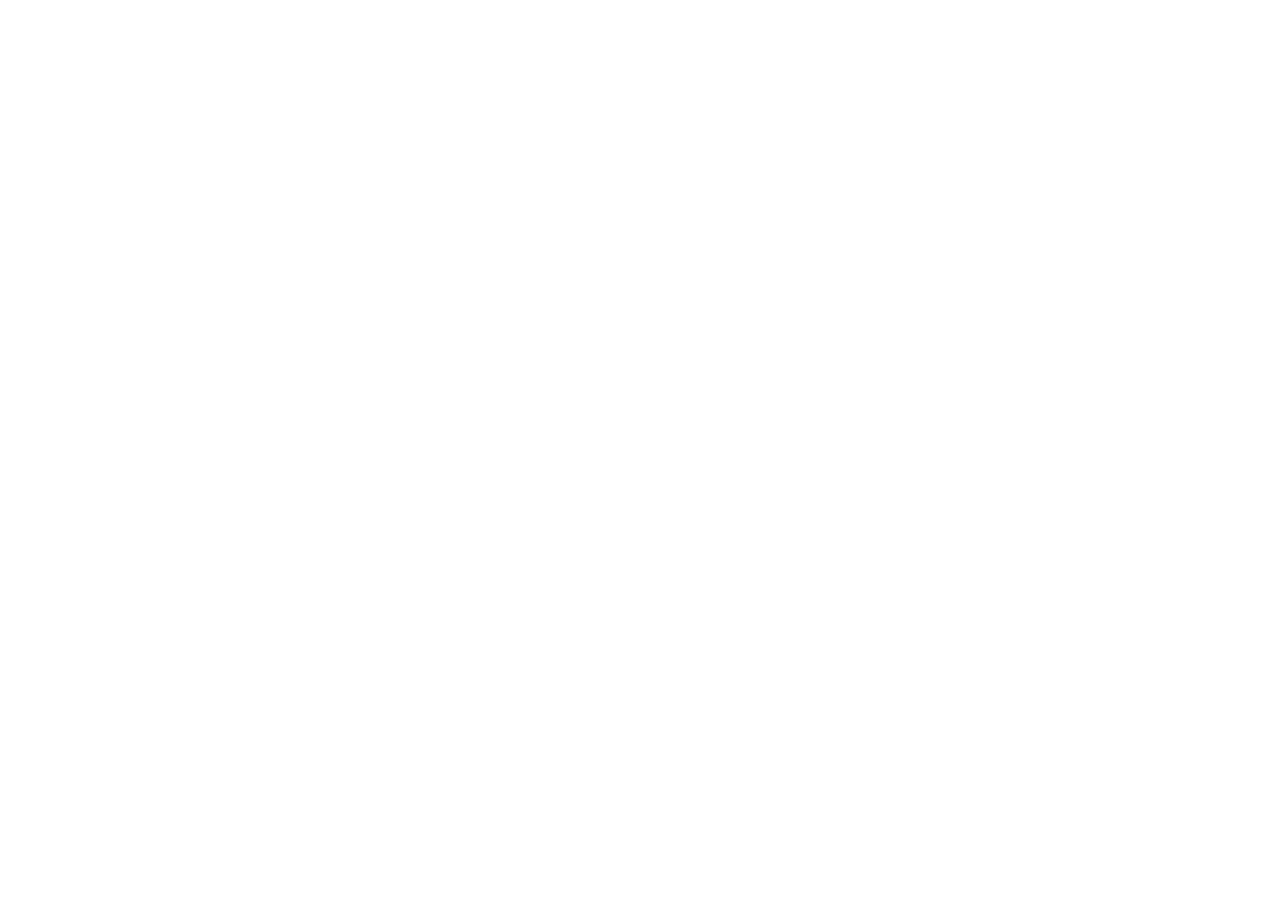
==== index.html @ 8009ea60 "first commit" ====
<!DOCTYPE html>
<html lang="en">
<head>
    <meta charset="UTF-8">
    <meta name="viewport" content="width=device-width, initial-scale=1.0">
    <title>Maya's Personal Site</title>
</head>
<body>
    
</body>
</html>
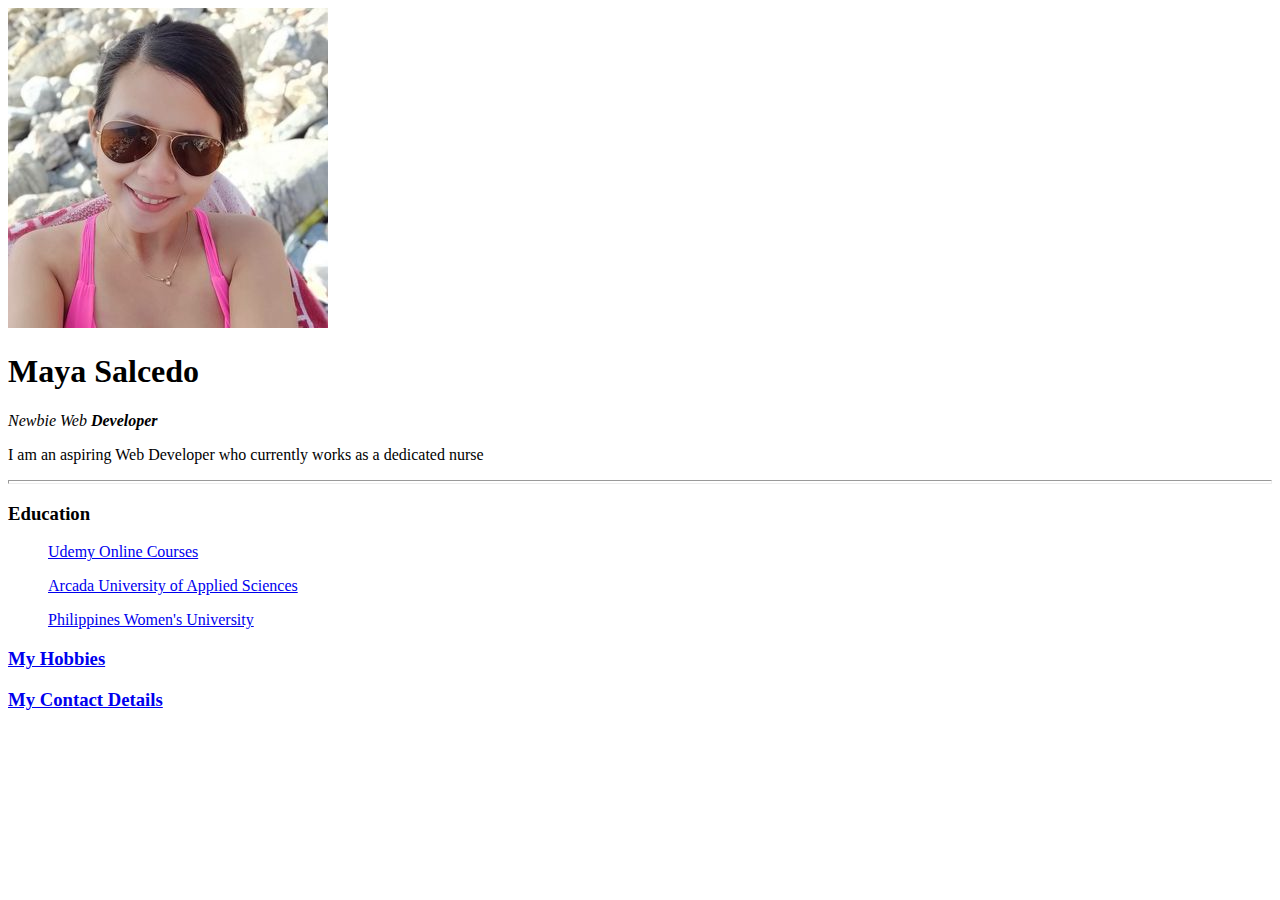
==== commit 0ab6fd49: "added some pages with links" ====
--- a/index.html
+++ b/index.html
@@ -6,6 +6,19 @@
     <title>Maya's Personal Site</title>
 </head>
 <body>
+    <img src="my picture.jpg" alt="Maya Profile picture">
+    <h1>Maya Salcedo</h1>
+    <p><em>Newbie Web <strong>Developer</strong></em></p>
+    <p>I am an aspiring Web Developer who currently works as a dedicated nurse</p>
+    <hr size=4>
+    <h3>Education</h3>
+    <ul><a href="https://www.udemy.com/">Udemy Online Courses</a></ul>   
+    <ul><a href="https://www.arcada.fi/en">Arcada University of Applied Sciences</a></ul>
+    <ul><a href="https://www.pwu.edu.ph/">Philippines Women's University</a></ul>
+    <h3><a href="hobbies.html">My Hobbies</a></h3>
+    <h3><a href="contact.html">My Contact Details</a></h3>
     
+
+
 </body>
 </html>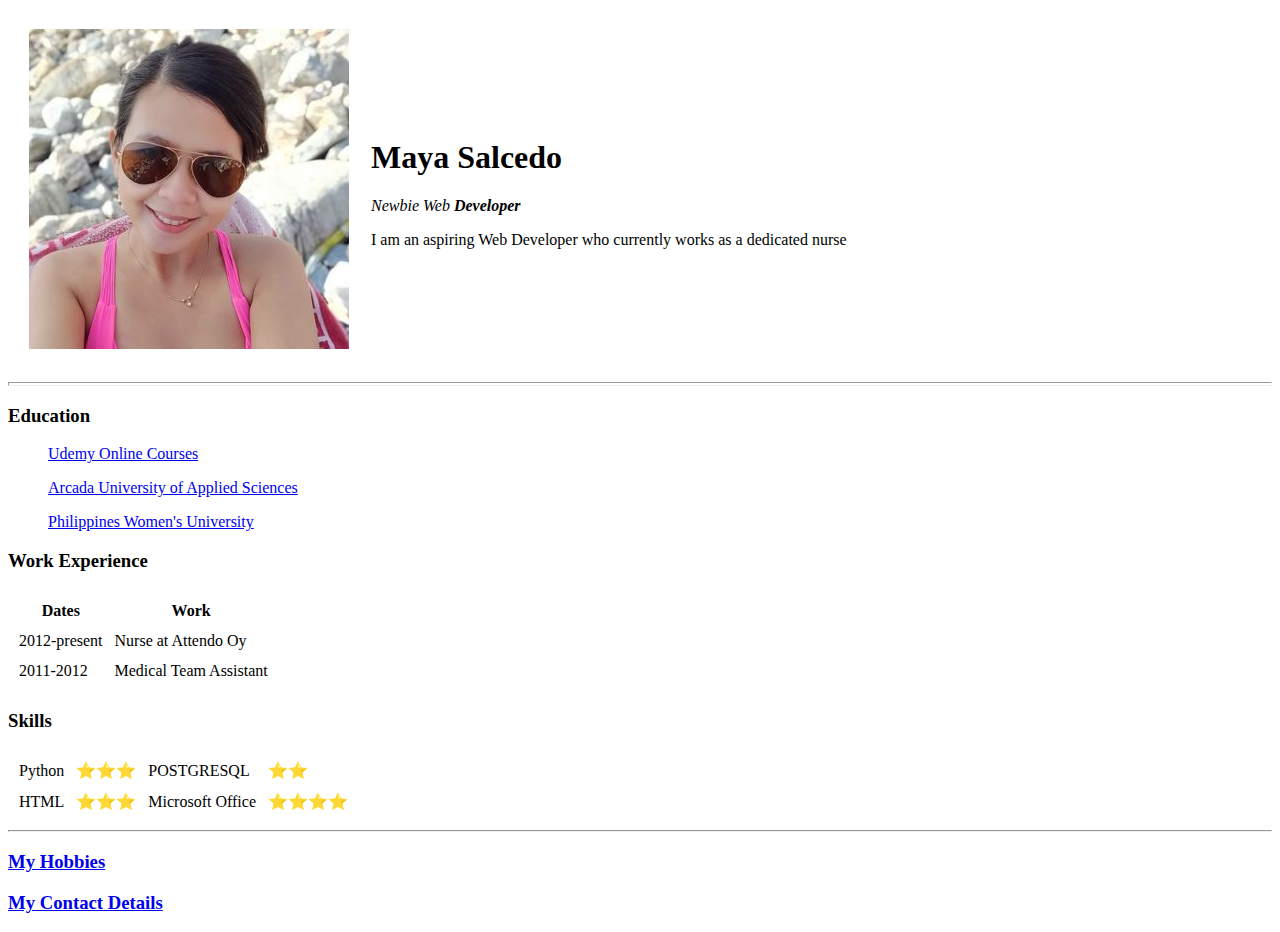
==== commit 09ed5b2f: "added tables and forms" ====
--- a/index.html
+++ b/index.html
@@ -6,15 +6,50 @@
     <title>Maya's Personal Site</title>
 </head>
 <body>
-    <img src="my picture.jpg" alt="Maya Profile picture">
-    <h1>Maya Salcedo</h1>
-    <p><em>Newbie Web <strong>Developer</strong></em></p>
-    <p>I am an aspiring Web Developer who currently works as a dedicated nurse</p>
+    <table cellspacing="20">
+        <tr>
+            <td><img src="my picture.jpg" alt="Maya Profile picture"></td>
+            <td><h1>Maya Salcedo</h1>
+                <p><em>Newbie Web <strong>Developer</strong></em></p>
+                <p>I am an aspiring Web Developer who currently works as a dedicated nurse</p></td>
+        </tr>
+    </table>   
     <hr size=4>
     <h3>Education</h3>
     <ul><a href="https://www.udemy.com/">Udemy Online Courses</a></ul>   
     <ul><a href="https://www.arcada.fi/en">Arcada University of Applied Sciences</a></ul>
     <ul><a href="https://www.pwu.edu.ph/">Philippines Women's University</a></ul>
+    <h3>Work Experience</h3>
+    <table cellspacing="10">
+        <thead>
+            <tr>
+                <th>Dates</th>
+                <th>Work</th>
+            </tr>
+        </thead>
+        <tr>
+            <td>2012-present</td>
+            <td>Nurse at Attendo Oy</td>
+        </tr>
+            <td>2011-2012</td>
+            <td>Medical Team Assistant</td>
+    </table>
+    <h3>Skills</h3>
+    <table cellspacing="10">
+        <tr>
+            <td>Python</td>
+            <td>⭐⭐⭐</td>
+            <td>POSTGRESQL</td>
+            <td>⭐⭐</td>
+        </tr>
+        <tr>
+            <td>HTML</td>
+            <td>⭐⭐⭐</td>
+            <td>Microsoft Office</td>
+            <td>⭐⭐⭐⭐</td>
+        </tr>
+    </table>
+    <hr>
     <h3><a href="hobbies.html">My Hobbies</a></h3>
     <h3><a href="contact.html">My Contact Details</a></h3>
     
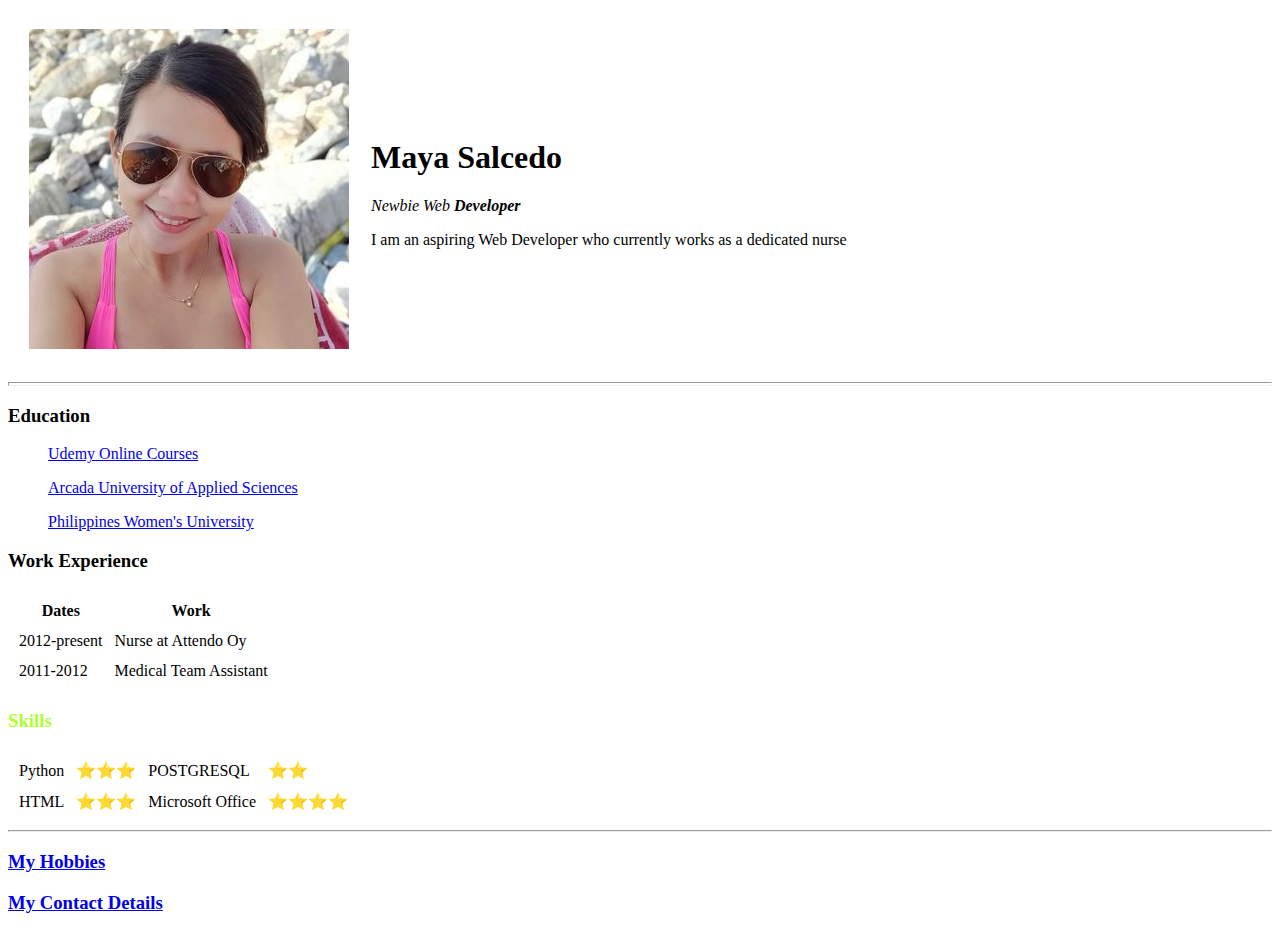
==== commit 5251d4db: "added styles" ====
--- a/index.html
+++ b/index.html
@@ -1,59 +1,61 @@
-<!DOCTYPE html>
-<html lang="en">
-<head>
-    <meta charset="UTF-8">
-    <meta name="viewport" content="width=device-width, initial-scale=1.0">
-    <title>Maya's Personal Site</title>
-</head>
-<body>
-    <table cellspacing="20">
-        <tr>
-            <td><img src="my picture.jpg" alt="Maya Profile picture"></td>
-            <td><h1>Maya Salcedo</h1>
-                <p><em>Newbie Web <strong>Developer</strong></em></p>
-                <p>I am an aspiring Web Developer who currently works as a dedicated nurse</p></td>
-        </tr>
-    </table>   
-    <hr size=4>
-    <h3>Education</h3>
-    <ul><a href="https://www.udemy.com/">Udemy Online Courses</a></ul>   
-    <ul><a href="https://www.arcada.fi/en">Arcada University of Applied Sciences</a></ul>
-    <ul><a href="https://www.pwu.edu.ph/">Philippines Women's University</a></ul>
-    <h3>Work Experience</h3>
-    <table cellspacing="10">
-        <thead>
-            <tr>
-                <th>Dates</th>
-                <th>Work</th>
-            </tr>
-        </thead>
-        <tr>
-            <td>2012-present</td>
-            <td>Nurse at Attendo Oy</td>
-        </tr>
-            <td>2011-2012</td>
-            <td>Medical Team Assistant</td>
-    </table>
-    <h3>Skills</h3>
-    <table cellspacing="10">
-        <tr>
-            <td>Python</td>
-            <td>⭐⭐⭐</td>
-            <td>POSTGRESQL</td>
-            <td>⭐⭐</td>
-        </tr>
-        <tr>
-            <td>HTML</td>
-            <td>⭐⭐⭐</td>
-            <td>Microsoft Office</td>
-            <td>⭐⭐⭐⭐</td>
-        </tr>
-    </table>
-    <hr>
-    <h3><a href="hobbies.html">My Hobbies</a></h3>
-    <h3><a href="contact.html">My Contact Details</a></h3>
-    
-
-
-</body>
-</html>+<!DOCTYPE html>
+<html lang="en">
+<head>
+    <meta charset="UTF-8">
+    <meta name="viewport" content="width=device-width, initial-scale=1.0">
+    <title>Maya's Personal Site</title>
+    <link rel="stylesheet" href="css/styles.css">
+</head>
+<body>
+    <table cellspacing="20">
+        <tr>
+            <td><img src="my picture.jpg" alt="Maya Profile picture"></td>
+            <td><h1>Maya Salcedo</h1>
+                <p><em>Newbie Web <strong>Developer</strong></em></p>
+                <p>I am an aspiring Web Developer who currently works as a dedicated nurse</p></td>
+        </tr>
+    </table>   
+    <hr size=4>
+    <h3>Education</h3>
+    <ul><a href="https://www.udemy.com/">Udemy Online Courses</a></ul>   
+    <ul><a href="https://www.arcada.fi/en">Arcada University of Applied Sciences</a></ul>
+    <ul><a href="https://www.pwu.edu.ph/">Philippines Women's University</a></ul>
+    <h3>Work Experience</h3>
+    <table cellspacing="10">
+        <thead>
+            <tr>
+                <th>Dates</th>
+                <th>Work</th>
+            </tr>
+        </thead>
+        <tr>
+            <td>2012-present</td>
+            <td>Nurse at Attendo Oy</td>
+        </tr>
+            <td>2011-2012</td>
+            <td>Medical Team Assistant</td>
+    </table>
+    <h3 style="color: greenyellow;text-align:left;">Skills</h3>
+    <table cellspacing="10">
+        <tr>
+            <td>Python</td>
+            <td>⭐⭐⭐</td>
+            <td>POSTGRESQL</td>
+            <td>⭐⭐</td>
+        </tr>
+        <tr>
+            <td>HTML</td>
+            <td>⭐⭐⭐</td>
+            <td>Microsoft Office</td>
+            <td>⭐⭐⭐⭐</td>
+        </tr>
+    </table>
+    <hr>
+    <h3><a href="hobbies.html">My Hobbies</a></h3>
+    <h3><a href="contact.html">My Contact Details</a></h3>
+    
+
+
+</body>
+</html>
+
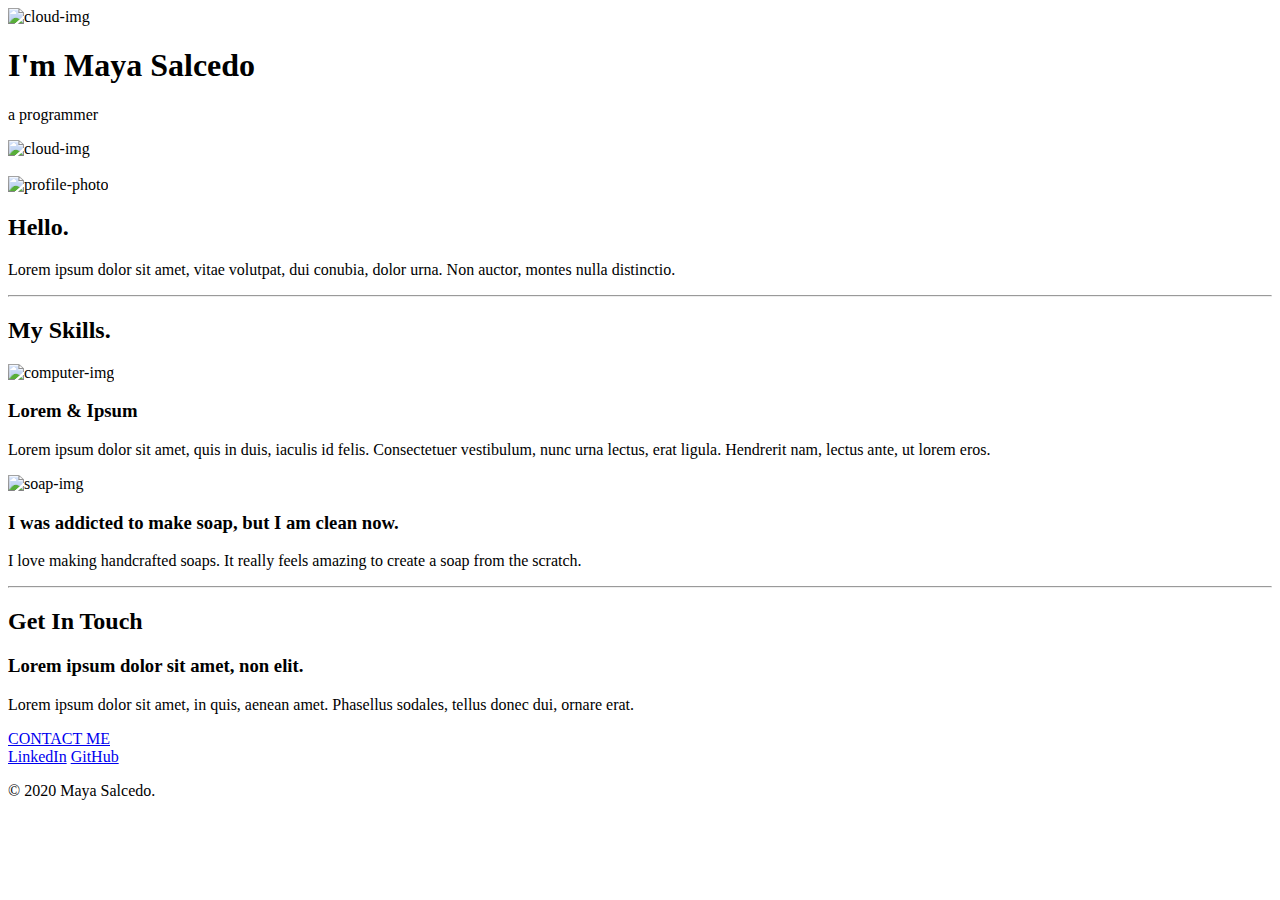
==== commit 50a1b5ef: "new site style" ====
--- a/index.html
+++ b/index.html
@@ -1,61 +1,64 @@
-<!DOCTYPE html>
-<html lang="en">
-<head>
-    <meta charset="UTF-8">
-    <meta name="viewport" content="width=device-width, initial-scale=1.0">
-    <title>Maya's Personal Site</title>
-    <link rel="stylesheet" href="css/styles.css">
-</head>
-<body>
-    <table cellspacing="20">
-        <tr>
-            <td><img src="my picture.jpg" alt="Maya Profile picture"></td>
-            <td><h1>Maya Salcedo</h1>
-                <p><em>Newbie Web <strong>Developer</strong></em></p>
-                <p>I am an aspiring Web Developer who currently works as a dedicated nurse</p></td>
-        </tr>
-    </table>   
-    <hr size=4>
-    <h3>Education</h3>
-    <ul><a href="https://www.udemy.com/">Udemy Online Courses</a></ul>   
-    <ul><a href="https://www.arcada.fi/en">Arcada University of Applied Sciences</a></ul>
-    <ul><a href="https://www.pwu.edu.ph/">Philippines Women's University</a></ul>
-    <h3>Work Experience</h3>
-    <table cellspacing="10">
-        <thead>
-            <tr>
-                <th>Dates</th>
-                <th>Work</th>
-            </tr>
-        </thead>
-        <tr>
-            <td>2012-present</td>
-            <td>Nurse at Attendo Oy</td>
-        </tr>
-            <td>2011-2012</td>
-            <td>Medical Team Assistant</td>
-    </table>
-    <h3 style="color: greenyellow;text-align:left;">Skills</h3>
-    <table cellspacing="10">
-        <tr>
-            <td>Python</td>
-            <td>⭐⭐⭐</td>
-            <td>POSTGRESQL</td>
-            <td>⭐⭐</td>
-        </tr>
-        <tr>
-            <td>HTML</td>
-            <td>⭐⭐⭐</td>
-            <td>Microsoft Office</td>
-            <td>⭐⭐⭐⭐</td>
-        </tr>
-    </table>
-    <hr>
-    <h3><a href="hobbies.html">My Hobbies</a></h3>
-    <h3><a href="contact.html">My Contact Details</a></h3>
-    
-
-
-</body>
-</html>
-
+<!DOCTYPE html>
+<html lang="en">
+<head>
+    <meta charset="UTF-8">
+    <meta name="viewport" content="width=device-width, initial-scale=1.0">
+    <title>Maya Salcedo</title>
+    <link rel="stylesheet" href="css/styles.css">
+    <link rel="icon" href="pictures/favicon.ico">
+    <link rel="preconnect" href="https://fonts.gstatic.com">
+    <link href="https://fonts.googleapis.com/css2?family=Rubik:wght@300&family=Zeyada&display=swap" rel="stylesheet">
+</head>
+<body>
+    <div class="top-container">
+        <div class="cloud1">
+            <img src="pictures/cloud.png" alt="cloud-img" class="mypicture">
+        </div>
+        <div class="intro">
+            <h1>I'm Maya Salcedo</h1>
+            <p>a programmer</p>
+        </div>
+        <div class="cloud2">
+            <img src="pictures/cloud.png" alt="cloud-img">
+        </div>
+        <div class="mountain">
+            <img src="pictures/mountain.png" alt="">
+        </div>
+    </div>
+    <div class="middle-container">
+        <div class="profile">
+          <img class="circular" src="pictures/my picture.jpg" alt="profile-photo">
+          <h2>Hello.</h2>
+          <p>Lorem ipsum dolor sit amet, vitae volutpat, dui conubia, dolor urna. Non auctor, montes nulla distinctio.</p>
+        </div>
+        <hr>
+        <div class="skills">
+          <h2>My Skills.</h2>
+          <div class="skill-row">
+            <img class="circular" src="pictures/computer.png" alt="computer-img">
+            <h3>Lorem & Ipsum</h3>
+            <p>Lorem ipsum dolor sit amet, quis in duis, iaculis id felis. Consectetuer vestibulum, nunc urna lectus, erat ligula. Hendrerit nam, lectus ante, ut lorem eros.</p>
+          </div>
+          <div class="skill-row">
+            <img class="circular" src="pictures/soap.jpg" alt="soap-img">
+            <h3>I was addicted to make soap, but I am clean now.</h3>
+            <p>I love making handcrafted soaps. It really feels amazing to create a soap from the scratch.</p>
+          </div>
+        </div>
+        <hr>
+        <div class="contact-me">
+          <h2>Get In Touch</h2>
+          <h3>Lorem ipsum dolor sit amet, non elit.</h3>
+          <p>Lorem ipsum dolor sit amet, in quis, aenean amet. Phasellus sodales, tellus donec dui, ornare erat.</p>
+          <a class="btn" href="mailto:maya.salcedo@yahoo.com">CONTACT ME</a>
+        </div>
+      </div>
+      
+      
+    <div class="bottom-container">
+        <a class="footer-link" href="https://linkedin.com/in/mayasalcedo">LinkedIn</a>
+        <a class="footer-link" href="https://github.com/maya-salcedo">GitHub</a>
+        <p>© 2020 Maya Salcedo.</p>
+    </div>
+</body>
+</html>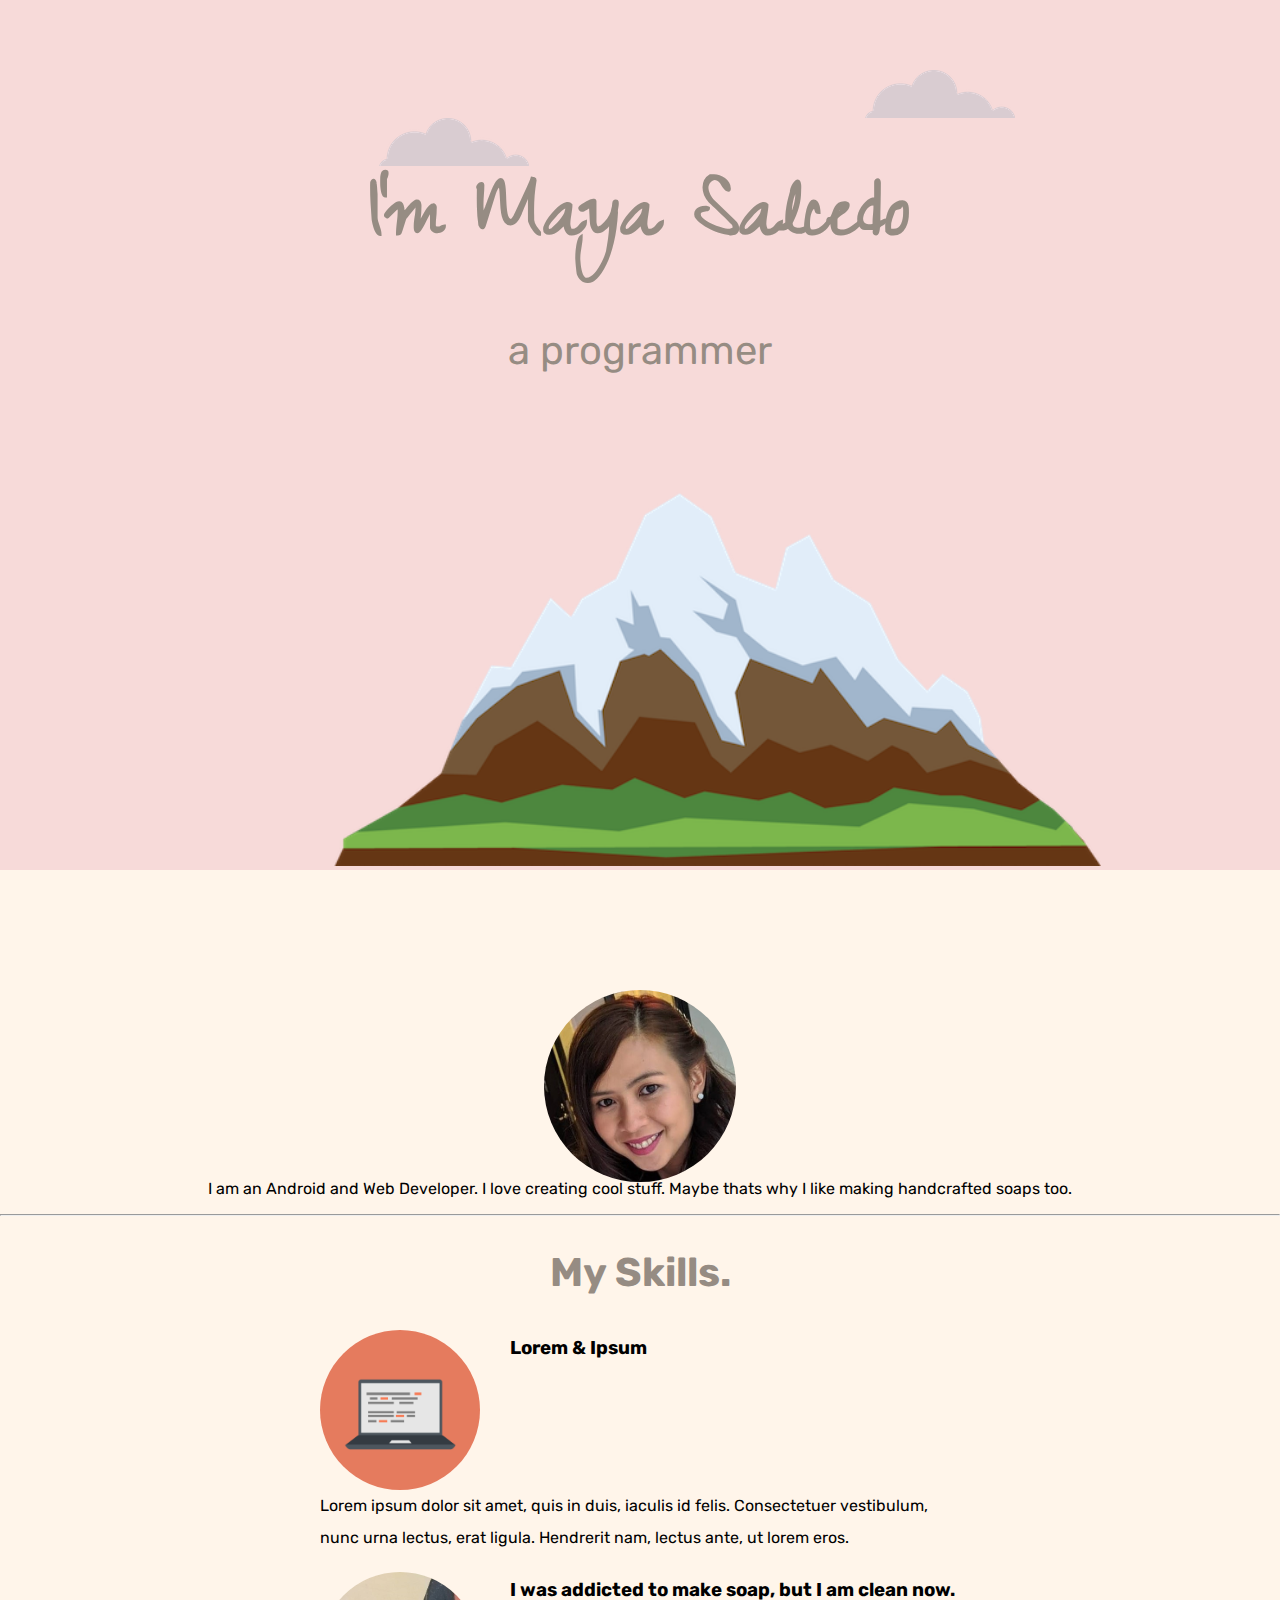
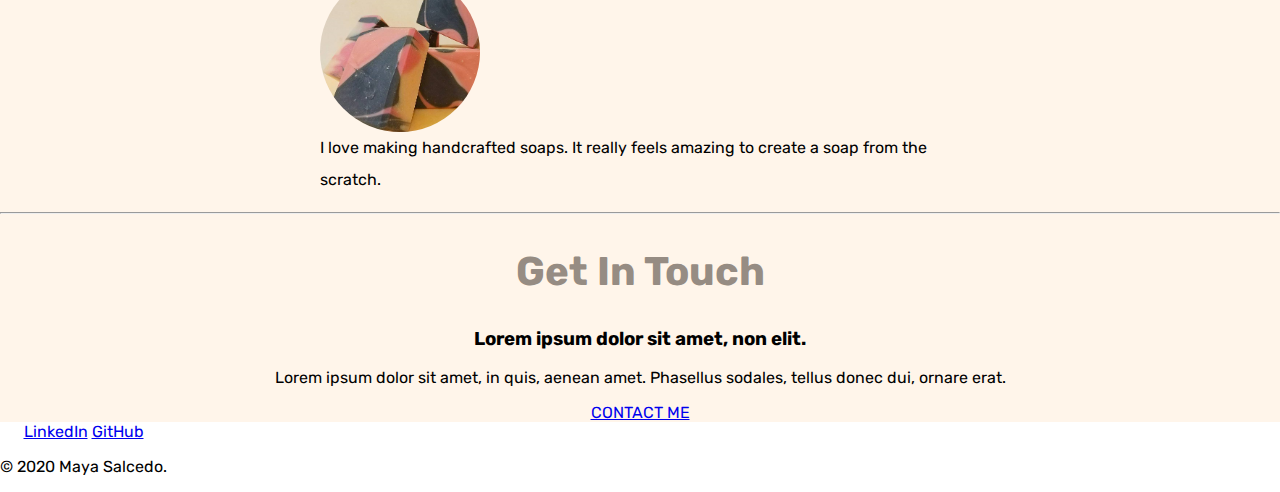
==== commit 2df7fe73: "fixed the styles" ====
--- a/index.html
+++ b/index.html
@@ -11,38 +11,30 @@
 </head>
 <body>
     <div class="top-container">
-        <div class="cloud1">
-            <img src="pictures/cloud.png" alt="cloud-img" class="mypicture">
-        </div>
-        <div class="intro">
-            <h1>I'm Maya Salcedo</h1>
-            <p>a programmer</p>
-        </div>
-        <div class="cloud2">
-            <img src="pictures/cloud.png" alt="cloud-img">
-        </div>
-        <div class="mountain">
-            <img src="pictures/mountain.png" alt="">
-        </div>
+        <img src="pictures/cloud.png" alt="cloud-img" class=cloud1>
+        <h1>I'm Maya Salcedo</h1>
+        <h2 style="font-weight: normal;">a programmer</h2>
+        <img src="pictures/cloud.png" alt="cloud-img" class="cloud2">
+        <img src="pictures/mountain.png" alt="mountain-img" class="mountain"> 
     </div>
     <div class="middle-container">
         <div class="profile">
-          <img class="circular" src="pictures/my picture.jpg" alt="profile-photo">
-          <h2>Hello.</h2>
-          <p>Lorem ipsum dolor sit amet, vitae volutpat, dui conubia, dolor urna. Non auctor, montes nulla distinctio.</p>
+          <img class="mypicture" src="pictures/my picture.jpg" alt="profile-photo">
+          <h2>Hello!</h2>
+          <p>I am an Android and Web Developer. I love creating cool stuff. Maybe thats why I like making handcrafted soaps too.</p>
         </div>
         <hr>
         <div class="skills">
           <h2>My Skills.</h2>
           <div class="skill-row">
-            <img class="circular" src="pictures/computer.png" alt="computer-img">
+            <img class="circular2" src="pictures/computer.png" alt="computer-img">
             <h3>Lorem & Ipsum</h3>
-            <p>Lorem ipsum dolor sit amet, quis in duis, iaculis id felis. Consectetuer vestibulum, nunc urna lectus, erat ligula. Hendrerit nam, lectus ante, ut lorem eros.</p>
+            <p class="description">Lorem ipsum dolor sit amet, quis in duis, iaculis id felis. Consectetuer vestibulum, nunc urna lectus, erat ligula. Hendrerit nam, lectus ante, ut lorem eros.</p>
           </div>
           <div class="skill-row">
-            <img class="circular" src="pictures/soap.jpg" alt="soap-img">
+            <img class="circular2" src="pictures/soap.jpg" alt="soap-img">
             <h3>I was addicted to make soap, but I am clean now.</h3>
-            <p>I love making handcrafted soaps. It really feels amazing to create a soap from the scratch.</p>
+            <p class="description">I love making handcrafted soaps. It really feels amazing to create a soap from the scratch.</p>
           </div>
         </div>
         <hr>
--- a/css/styles.css
+++ b/css/styles.css
@@ -0,0 +1,80 @@
+body {
+    text-align: center;
+    margin: 0;
+    font-family: 'Rubik', sans-serif;
+}
+
+.top-container {
+    background-color:  #f7dad9;
+    margin: 0 auto 0 auto;
+    position: relative;
+    top: 0;
+}
+
+h1 {
+    margin: 100px auto 0 auto;
+    font-family: 'Zeyada', cursive;
+    font-size: 5.6rem;
+    color: #968c83;
+}
+
+h2 {
+    font-size: 2.5rem;
+    color: #968c83;
+}
+
+.cloud1 {
+    position: relative;
+    left: 300px;;
+    top: 70px;
+}
+
+.cloud2 {
+    position: relative;
+    left: 200px;
+    bottom: 700px;
+}
+
+.mountain {
+    position: relative;
+    bottom: 0;
+    width: 60%;
+}
+.mypicture {
+    width: 15%;
+    border-radius: 100%;
+    position: relative;
+    top: 120px;
+}
+
+.middle-container {
+    background-color: #fff5ea;
+}
+
+.skill-row {
+    width: 50%;
+    margin: 0 auto 0 auto;
+    line-height: 2;
+    text-align: left;
+    
+}
+
+.bottom-container {
+    position: absolute;
+    top: 3000px
+    background-color:  #f7dad9
+}
+
+.circular {
+    
+}
+
+.circular2 {
+    border-radius: 90%;
+    width: 25%;
+    float: left;
+    margin-right: 30px;
+}
+.description {
+    clear: left
+}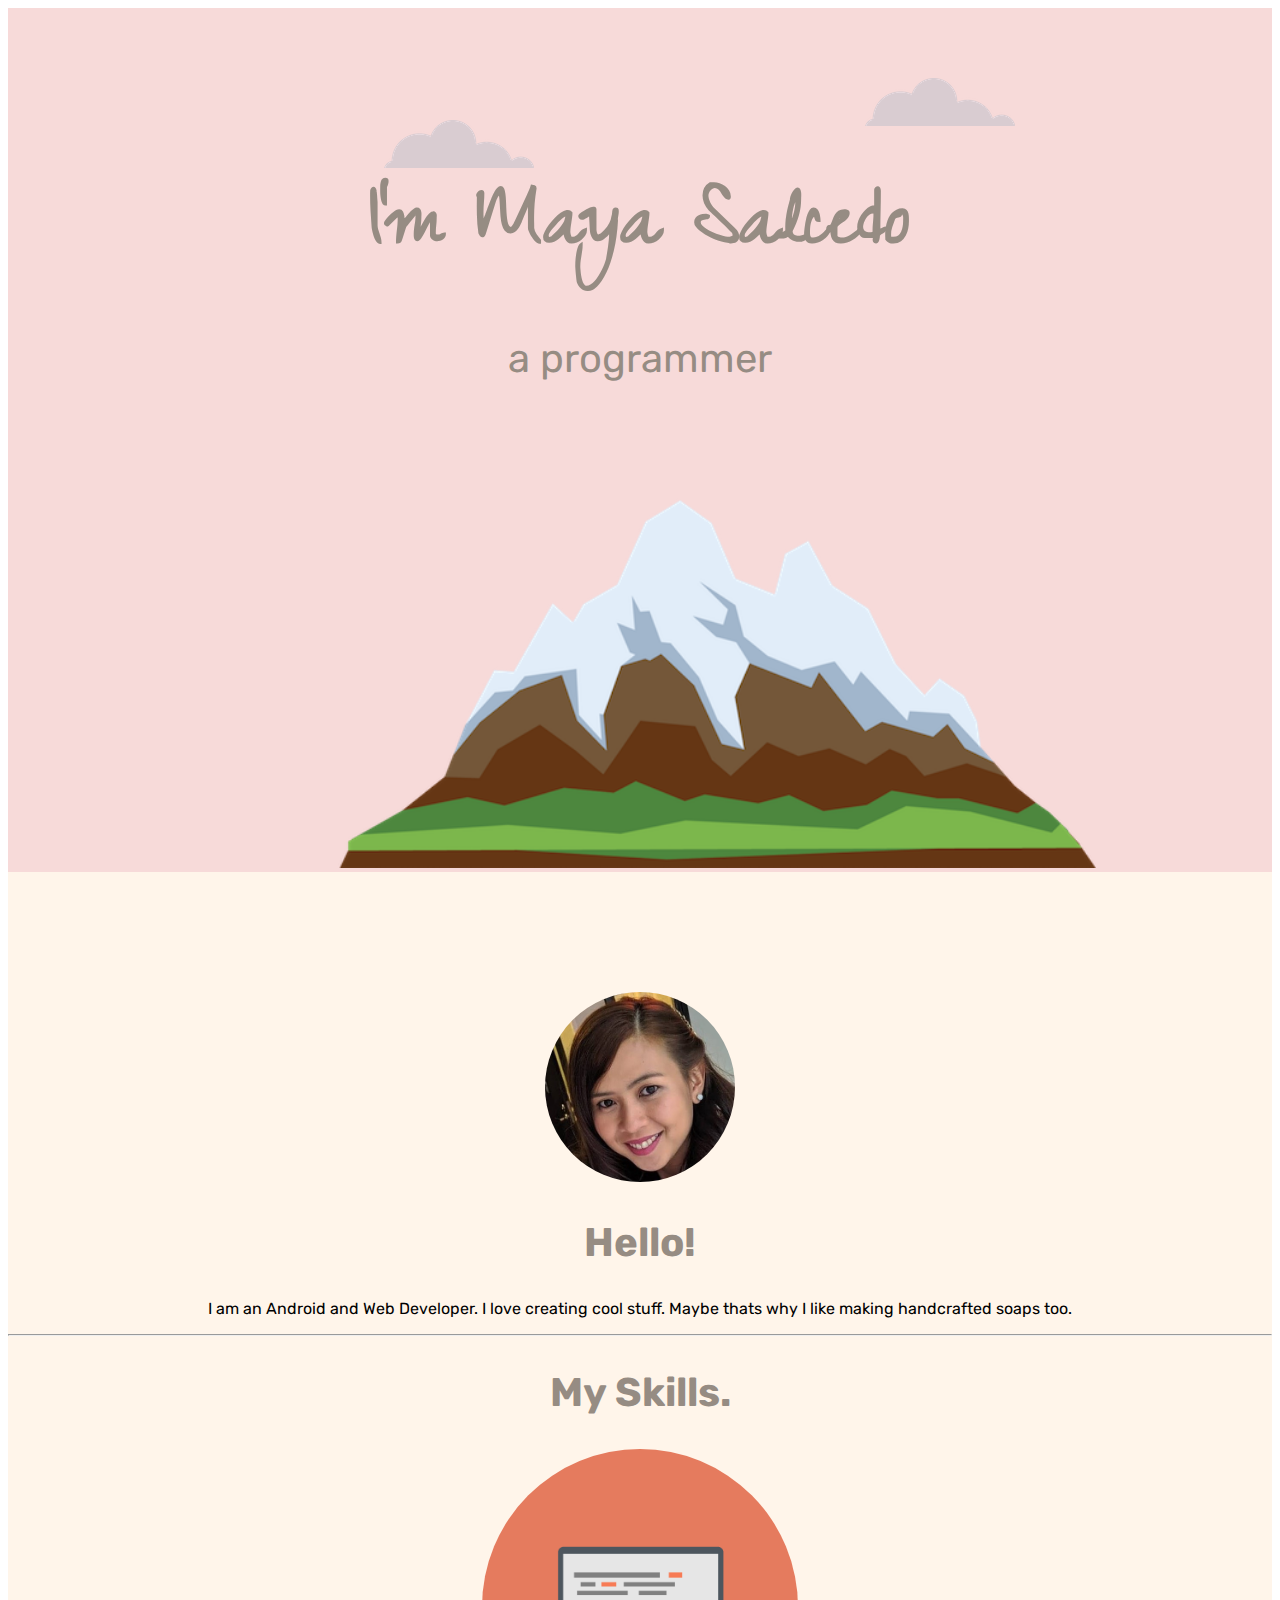
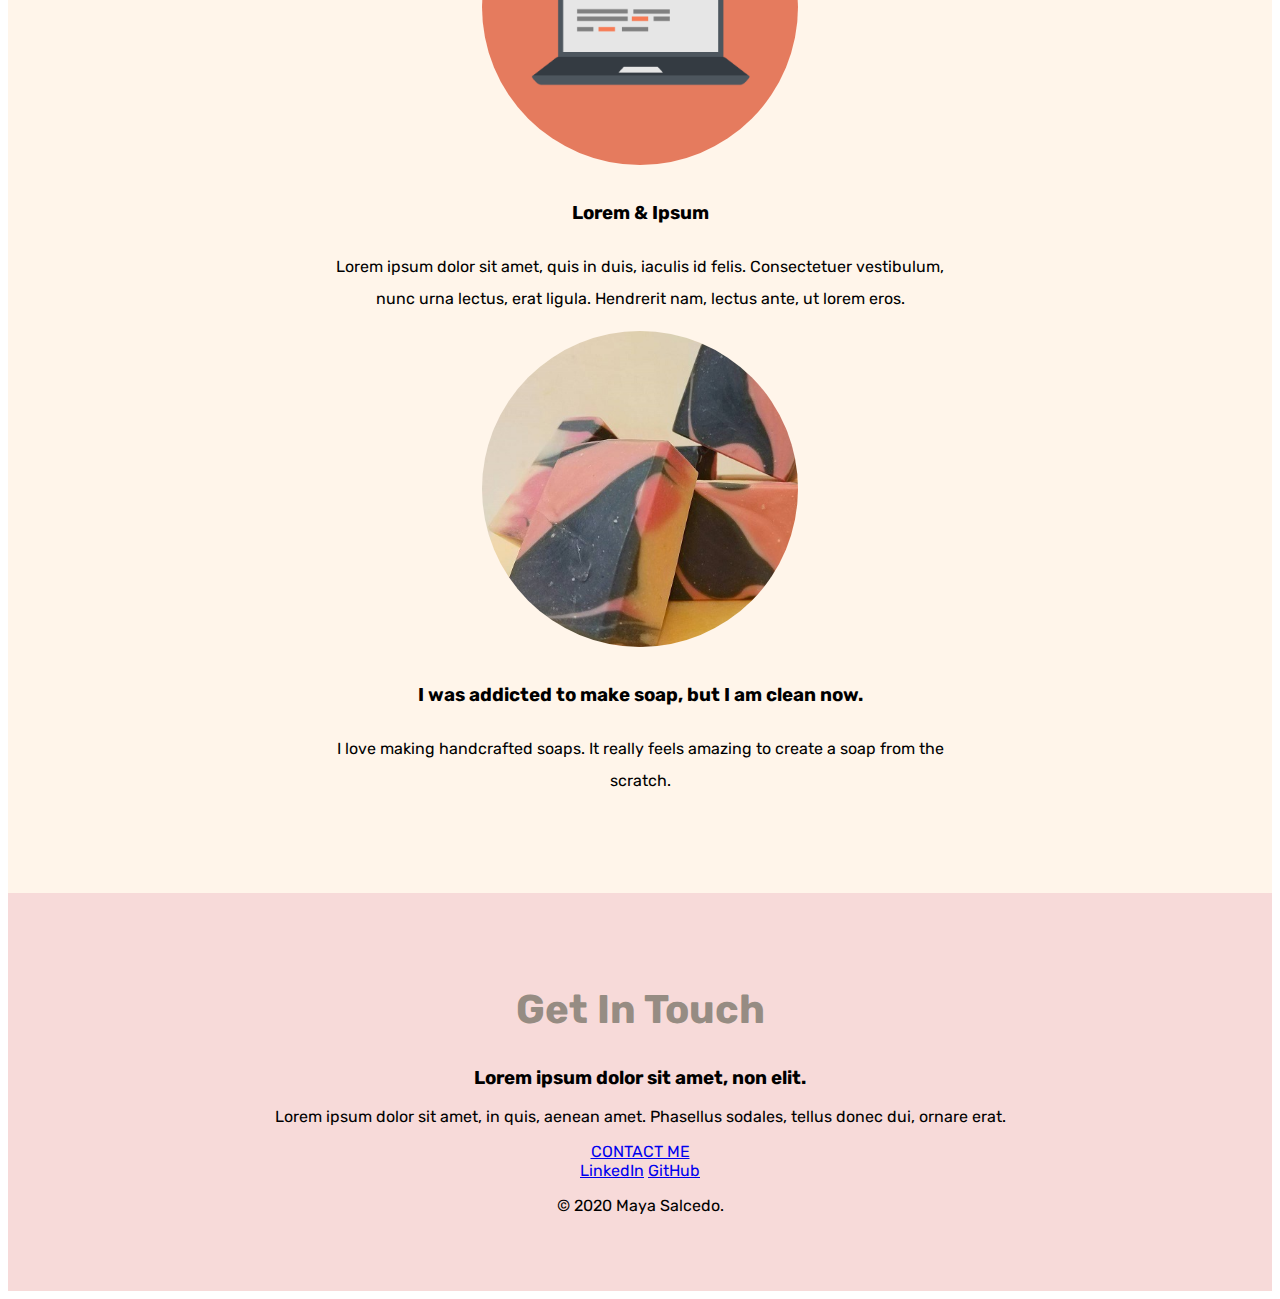
==== commit 3a9975e5: "fixed the styles" ====
--- a/index.html
+++ b/index.html
@@ -21,7 +21,7 @@
         <div class="profile">
           <img class="mypicture" src="pictures/my picture.jpg" alt="profile-photo">
           <h2>Hello!</h2>
-          <p>I am an Android and Web Developer. I love creating cool stuff. Maybe thats why I like making handcrafted soaps too.</p>
+          <p class="description">I am an Android and Web Developer. I love creating cool stuff. Maybe thats why I like making handcrafted soaps too.</p>
         </div>
         <hr>
         <div class="skills">
@@ -37,17 +37,14 @@
             <p class="description">I love making handcrafted soaps. It really feels amazing to create a soap from the scratch.</p>
           </div>
         </div>
-        <hr>
+    </div> 
+    <div class="bottom-container">
         <div class="contact-me">
-          <h2>Get In Touch</h2>
-          <h3>Lorem ipsum dolor sit amet, non elit.</h3>
-          <p>Lorem ipsum dolor sit amet, in quis, aenean amet. Phasellus sodales, tellus donec dui, ornare erat.</p>
-          <a class="btn" href="mailto:maya.salcedo@yahoo.com">CONTACT ME</a>
+            <h2>Get In Touch</h2>
+            <h3>Lorem ipsum dolor sit amet, non elit.</h3>
+            <p>Lorem ipsum dolor sit amet, in quis, aenean amet. Phasellus sodales, tellus donec dui, ornare erat.</p>
+            <a class="btn" href="mailto:maya.salcedo@yahoo.com">CONTACT ME</a>
         </div>
-      </div>
-      
-      
-    <div class="bottom-container">
         <a class="footer-link" href="https://linkedin.com/in/mayasalcedo">LinkedIn</a>
         <a class="footer-link" href="https://github.com/maya-salcedo">GitHub</a>
         <p>© 2020 Maya Salcedo.</p>
--- a/css/styles.css
+++ b/css/styles.css
@@ -1,6 +1,5 @@
 body {
     text-align: center;
-    margin: 0;
     font-family: 'Rubik', sans-serif;
 }
 
@@ -43,38 +42,28 @@
 .mypicture {
     width: 15%;
     border-radius: 100%;
-    position: relative;
-    top: 120px;
 }
 
 .middle-container {
     background-color: #fff5ea;
+    padding-top: 120px;
+    padding-bottom: 80px
 }
 
 .skill-row {
     width: 50%;
     margin: 0 auto 0 auto;
-    line-height: 2;
-    text-align: left;
-    
+    line-height: 2;    
+}
+
+
+
+.circular2 {
+    border-radius: 90%;
+    width: 50%;
 }
 
 .bottom-container {
-    position: absolute;
-    top: 3000px
-    background-color:  #f7dad9
-}
-
-.circular {
-    
-}
-
-.circular2 {
-    border-radius: 90%;
-    width: 25%;
-    float: left;
-    margin-right: 30px;
-}
-.description {
-    clear: left
+    background-color:  #f7dad9;
+    padding: 60px 0 60px 0;
 }